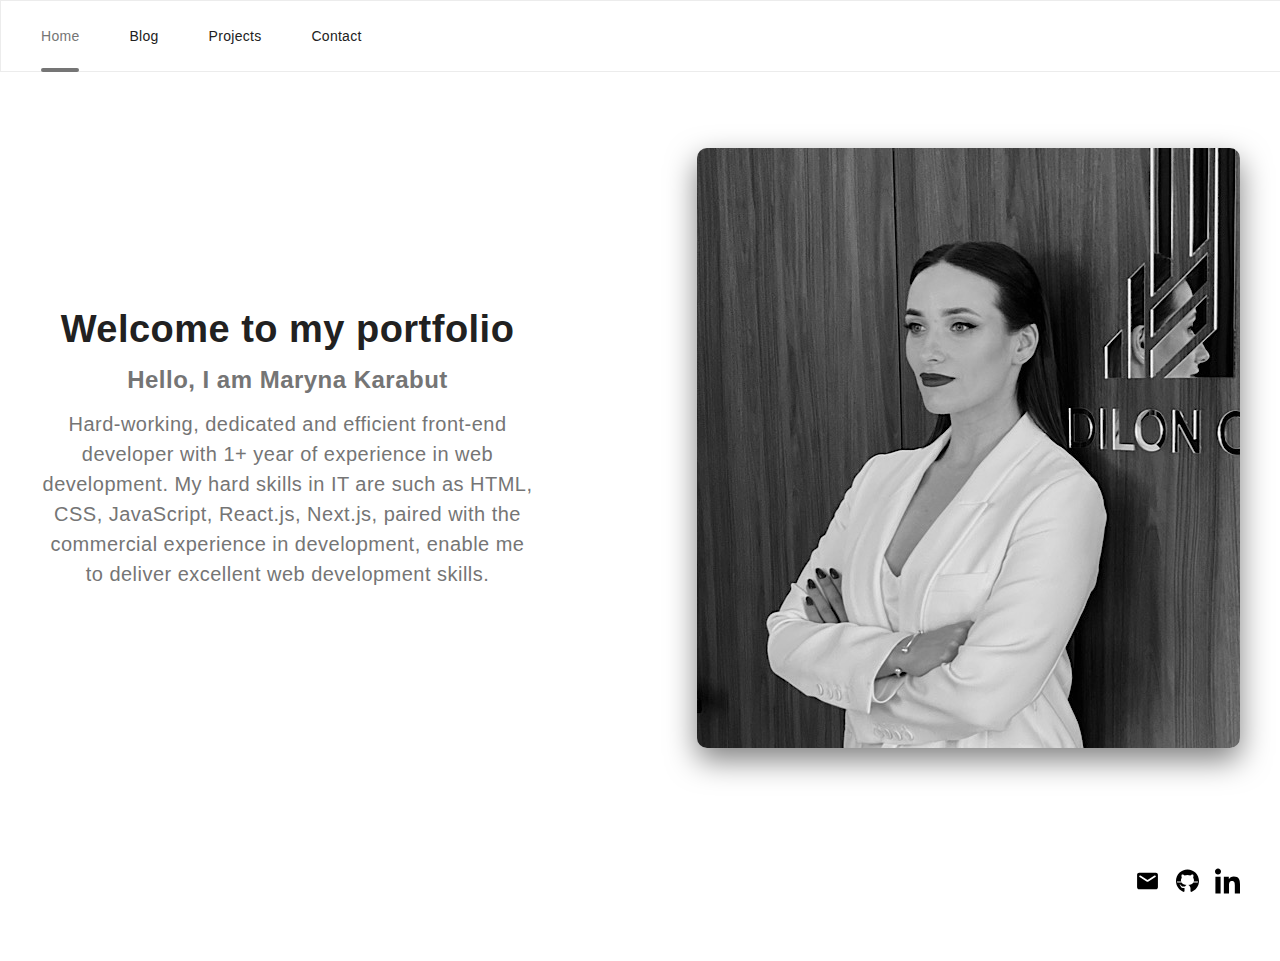
==== index.html @ 503ba6de "I have added the project files" ====
<!DOCTYPE html>
<html lang="en">
  <head>
    <meta charset="UTF-8" />
    <meta name="viewport" content="width=device-width, initial-scale=1.0" />
    <link rel="stylesheet" href="/main.css" />
    <title>Web Portfolio of Maryna</title>
  </head>
  <body>
    <header class="page-header">
      <div class="container page-header-container">
        <nav class="navigation">
          <ul class="site-nav list">
            <li class="item">
              <a class="link link2 current" href="/">Home</a>
            </li>
            <li class="item">
              <a class="link" href="./blog/index.html">Blog</a>
            </li>
            <li class="item">
              <a class="link" href="./projects/index.html">Projects</a>
            </li>
            <li class="item">
              <a class="link" href="./contact/index.html">Contact</a>
            </li>
          </ul>
        </nav>

        <button class="burger-btn" data-menu-open>
          <svg class="burger-btn-icon">
            <use href="./img/symbol-defs2.svg#burger-icon"></use>
          </svg>
        </button>
      </div>

      <div class="mobile-menu is-menu-hidden" data-menu>
        <button type="button" class="mobile-menu-close-btn">
          <svg class="mobile-menu-close-icon" data-menu-close>
            <use href="./img/symbol-defs2.svg#icon-close"></use>
          </svg>
        </button>
        <ul class="mobile-menu-navigation-list list">
          <li class="mobile-menu-navigaiton-item">
            <a class="mobile-menu-navigation-link linkcurrent" href="">Home</a>
          </li>
          <li class="mobile-menu-navigaiton-item">
            <a class="mobile-menu-navigation-link" href="./blog/index.html"
              >Blog</a
            >
          </li>
          <li class="mobile-menu-navigaiton-item">
            <a class="mobile-menu-navigation-link" href="./projects/index.html"
              >Projects</a
            >
          </li>
          <li class="mobile-menu-navigaiton-item">
            <a class="mobile-menu-navigation-link" href="./contact/index.html"
              >Contact</a
            >
          </li>
        </ul>
      </div>
    </header>
    <main>
      <section class="section hero">
        <div class="container container-hero">
          <div class="hero-text">
            <h1 class="main-title">Welcome to my portfolio</h1>
            <h2 class="title">Hello, I am Maryna Karabut</h2>
            <p class="text">
              Hard-working, dedicated and efficient front-end developer with 1+
              year of experience in web development. My hard skills in IT are
              such as HTML, CSS, JavaScript, React.js, Next.js, paired with the
              commercial experience in development, enable me to deliver
              excellent web development skills.
            </p>
          </div>
          <div class="hero-wrap-img">
            <img src="img/maryna.jpeg" class="hero-img" />
          </div>
        </div>
      </section>
    </main>
    <footer class="footer">
      <div class="container container-social-link">
        <ul class="social-link">
          <li class="social-link-list list">
            <a class="button-icon" href="mailto:karabutmarina03@gmail.com">
              <svg class="icon-button">
                <use
                  href="./img/symbol-defs2.svg#icon-email-black-18dp-1"
                ></use></svg
            ></a>
          </li>
          <li class="social-link-list list">
            <a
              class="button-icon"
              href="https://github.com/MarinaKarabut"
              target="_blank"
            >
              <svg class="icon-button">
                <use href="./img/symbol-defs2.svg#github"></use></svg
            ></a>
          </li>
          <li class="social-link-list list">
            <a
              class="button-icon"
              href="https://www.linkedin.com/in/maryna-karabut-580137146/"
              target="_blank"
            >
              <svg class="icon-button">
                <use href="./img/symbol-defs2.svg#icon-linkedin-1"></use></svg
            ></a>
          </li>
        </ul>
      </div>
    </footer>
    <script src="/js/menu.js"></script>
  </body>
</html>
---- main.css ----
:root {
    --primary-text-color: #757575;
    --title-text-color: #212121;
    --accent-color: #757575;
}

body {
    background-color: #ffffff;
    color: var(--primary-text-color);
    font-family: Roboto, sans-serif;
    letter-spacing: 0.03em;
    padding-top: 80px;
}

h1,
h2,
h3,
h4,
h5,
h6,
p {
    margin: 0px;
}

ul,
ol {
    margin: 0px;
    padding: 0px;
}

img {
    display: block;
    max-width: 100%;
    height: auto;
}

.list {
    list-style: none;

}

.container {
    width: 100%;
    padding-left: 15px;
    padding-right: 15px;
    margin-left: auto;
    margin-right: auto;
}

@media screen and (min-width: 480px) {
    .container {
        max-width: 480px;
        margin: 0 auto;
    }
}

@media screen and (min-width: 768px) {
    .container {
        max-width: 768px;
    }
}

@media screen and (min-width: 1200px) {
    .container {
        max-width: 1200px;
    }
}

.visually-hidden {
    position: absolute !important;
    clip: rect(1px 1px 1px 1px);
    clip: rect(1px, 1px, 1px, 1px);
    padding: 0 !important;
    border: 0 !important;
    height: 1px !important;
    width: 1px !important;
    overflow: hidden;
}

.section {
    text-align: center;
    padding-top: 60px;
    padding-bottom: 60px;
    margin: auto;
}

.section-title{
    color: var(--title-text-color);
    font-size: 24px;
    font-weight: 700;
    text-align: start;
    text-transform: none;
    margin-bottom: 15px;
} 

.text {
    max-width: 100%;
    font-size: 15px;
    line-height: 1.5;
    font-weight: 400;
    text-align: center;
    padding-bottom: 50px;
    margin-bottom: 20px;
}



@media screen and (min-width: 1200px) {
    .section-title {
        font-size: 30px;
        line-height: 0.857;
    }
    .text {
        font-size: 20px;
        padding-bottom: 0px;
        margin-bottom: 0px;
    }
}



       /*----------Header-----------*/

.page-header {
    background-color: #ffffff;
    display: flex;
    width: 100%;
    min-height: 70px;
    top: 0;
    left: 0;
    border: 1px solid #ECECEC;
    align-items: center;
    position: fixed;
    z-index: 3;

}

.page-header-container {
    display: flex;
    align-items: center;
    justify-content: flex-end;
}

.burger-btn {
    border: none;
    background-color: transparent;
}

.burger-btn-icon {
    width: 40px;
    height: 40px;
    fill: var(--title-text-color);
}

.burger-btn:focus .burger-btn-icon {
    fill: var(--accent-color);
}

.mobile-menu {
    position: absolute;
    top: 0;
    left: 50%;
    width: 100%;
    max-width: 480px;
    max-height: 100hv;
    padding-top: 48px;
    padding-left: 40px;
    background-color: #ffffff;
    overflow: scroll;
    box-shadow: 0 0 0 50vmax rgba(0, 0, 0, 0.5);
    transform: translateY(0%) translateX(-50%);
    transition: transform 250ms cubic-bezier(0.4, 0, 0.2, 1);
}

.mobile-menu.is-menu-hidden {
    transform: translateY(-100%) translateX(-50%);
    box-shadow: 0 0 0 50vmax rgba(0, 0, 0, 0);
    transition: transform 250ms cubic-bezier(0.4, 0, 0.2, 1), box-shadow 250ms cubic-bezier(0.4, 0, 0.2, 1);
}

.mobile-menu-close-btn {
    position: absolute;
    top: 10px;
    right: 15px;
    background-color: transparent;
    border: none;
}

.mobile-menu-close-icon {
    width: 40px;
    height: 40px;
}

.mobile-menu * {
    transition: opacity 250ms cubic-bezier(0.4, 0, 0.2, 1);
    opacity: 1;
}

.mobile-menu.is-menu-hidden {
    transition: opacity 250ms cubic-bezier(0.4, 0, 0.2, 1);
    opacity: 0;
}

.mobile-menu-navigaiton-item:not(:last-child) {
    margin-bottom: 36px;
}

.mobile-menu-navigaiton-item .linkcurrent {
    color: var(--accent-color);
}

.mobile-menu-navigation-list {
    margin-bottom: 190px;
}

.mobile-menu-navigation-link {
    font-size: 40px;
    line-height: 1.175;
    letter-spacing: 0.02em;
    color: var(--title-text-color);
    text-decoration: none;
}

.mobile-menu-navigation-link:focus,
.mobile-menu-navigation-link:hover {
    color: var(--accent-color);
}

.mobile-menu-contacts {
    margin-bottom: 64px;
}

.mobile-menu-contacts-item {
    margin-bottom: 32px;
}

.mobile-menu-contacts-item .linkcurrent {
    color: var(--accent-color);
}

@media screen and (max-width: 767px) {
    .site-nav {
        display: none;
    }
}

@media screen and (min-width: 768px) {
    .burger-btn {
        display: none;
    }

    .mobile-menu {
        display: none;
    }

    .page-header {
        min-height: 70px;
    }

    .navigation {
        display: flex;
        align-items: center;
        margin-right: auto;
        height: 70px;
    }

    .site-nav {
        display: flex;
        height: 100%;
        align-items: center;
    }

    .site-nav .item:not(:last-child) {
        margin-right: 50px;
    }

    .site-nav .link.current {
        color: var(--accent-color);
    }
    
    .site-nav .link {
        color: var(--title-text-color);
        font-size: 14px;
        font-weight: 500;
        line-height: 1.143;
        text-align: center;
        letter-spacing: 0.02em;
        text-decoration: none;
        transition: color 250ms cubic-bezier(0.4, 0, 0.2, 1);
        cursor: pointer;
    }
    
    .site-nav .link:hover,
    .site-nav .link:focus {
        color: var(--accent-color);
    }
    .site-nav .item {
        display: flex;
        height: 100%;
        align-items: center;
        position: relative;
    }
        
    .site-nav .link2::after {
        display: block;
        content: '';
        width: 100%;
        height: 4px;
        background-color: var(--accent-color);
        border-radius: 2px;
        position: absolute;
        left: 0px;
        bottom: -1px;
    }
}




         /*---------Navigation----------*/

.item {
    display: flex;
    height: 100%;
    align-items: center;
    position: relative;
}


        /*----------------Hero-----------------*/




.main-title{
    width: 100%;
    max-width: 100%;
    color: var(--title-text-color);
    font-size: 28px;
    font-weight: 700;
    text-align: center;
    text-transform: none;
    margin-bottom: 15px;
}

.hero .title{
    margin-bottom: 15px;
}


@media screen and (min-width: 1200px) {
    .container-hero {
        display: flex;
        align-items: center;
        justify-content: space-between;
    }
    .hero-title {
        font-size: 44px;
        font-weight: 900;
        line-height: 1.364;
    }

    .hero-wrap-img {
        max-width: 495px;
    }

    .hero-text {
        max-width: 495px;
    }
    .main-title {
        font-size: 38px;
    }
}

.hero-wrap-img {
    max-width: 100%;
}



.hero-img{
    border-radius: 10px;
    box-shadow: 0 12px 30px rgb(0 0 0 / 0.5);
}

.hero-text{
    width: 100%;
    height: auto;
}


      /*------------Examples-----------*/

.examples {
    display: grid;
    grid-template-columns: repeat(auto-fit, minmax(300px, 1fr));
    gap: 30px;
    /* display: flex;
    flex-wrap: wrap;
    margin-left: -30px;
    margin-top: -30px; */
}

.examples-text{
    text-align: start;
    padding-bottom: 60px;
    
}

.examples>.cards {
    flex-basis: calc(100% / 3 - 30px);
    margin-left: 30px;
    margin-top: 30px;
    background: #ffffff;
    border: 1px solid #eeeeee;
    border-radius: 10px;
}


.examples .title {
    color: var(--title-text-color);
    font-weight: 700;
    font-size: 18px;
    line-height: 2;
    letter-spacing: 0.06em;
}

.examples .text {
    font-size: 16px;
    line-height: 1.88;
    margin-top: 4px;
}

.card-content {
    padding: 20px 24px;
}

.examples .link {
    display: block;
    transition: box-shadow 250ms cubic-bezier(0.4, 0, 0.2, 1);
    border-radius: 10px;
}

.examples .link:hover {
    box-shadow: 0px 1px 1px rgba(0, 0, 0, 0.12), 0px 4px 4px rgba(0, 0, 0, 0.06), 1px 4px 6px rgba(0, 0, 0, 0.16);
}



.examples .link {
    color: var(--primary-text-color);
    text-decoration: none;
}

.card-img img{
    width: 100%;
    height: 100%;
    border-top-left-radius: 10px;
    border-top-right-radius: 10px;
}



      /*-----------Contact-------------*/



.contact-text{
    text-align: start;
    padding-bottom: 40px;
}

.contact-but{
    padding: 18px 25px;
    background-color: var(--title-text-color);
    text-decoration: none;
    cursor: pointer;
    border-radius: 4px;
    color: #ffffff;
    margin-bottom: 40px;

}

.contact{
    display: flex;
    align-items: flex-start;
    flex-direction: column;

    max-width: 495px;
}


.contact-img{
    border-radius: 10px;
    box-shadow: 0 12px 30px rgb(0 0 0 / 0.5);
}

.contact-but:hover {
    color: var(--accent-color);
}

.link{
    color: var(--title-text-color);
    text-decoration: underline;
}

.link:hover{
    color: var(--accent-color);
}

@media screen and (min-width: 1200px) {
    .container-contact {
        display: flex;
        align-items: center;
        justify-content: space-between;
    }

    .contact-but {
        margin-bottom: 0px;
    }

    .contact-wrapper-img {
        max-width: 495px;
    }
}


       /*-----------Blog---------------*/


.blog{
    display: flex;
    align-items: flex-start;
    justify-content: space-between;
}

.blog-text{
    text-align: start;
    padding-bottom: 60px;
}



      /*------------Footer-------------*/


.footer {
    padding-top: 60px;
    padding-bottom: 60px;
}

.container-social-link {
    display: flex;
    align-items: center;
    justify-content: end;
    
}

.social-link{
    display: flex;
    align-items: center;
    justify-content: flex-end;
}

.social-link-list:not(:last-child) {
    margin-right: 15px;
}

.button-icon {
    display: flex;
    width: 25px;
    height: 25px;
    justify-content: center;
    align-items: center;
    transition: background-color 250ms cubic-bezier(0.4, 0, 0.2, 1);
}

.button-icon:hover{
    fill: var(--accent-color);
}
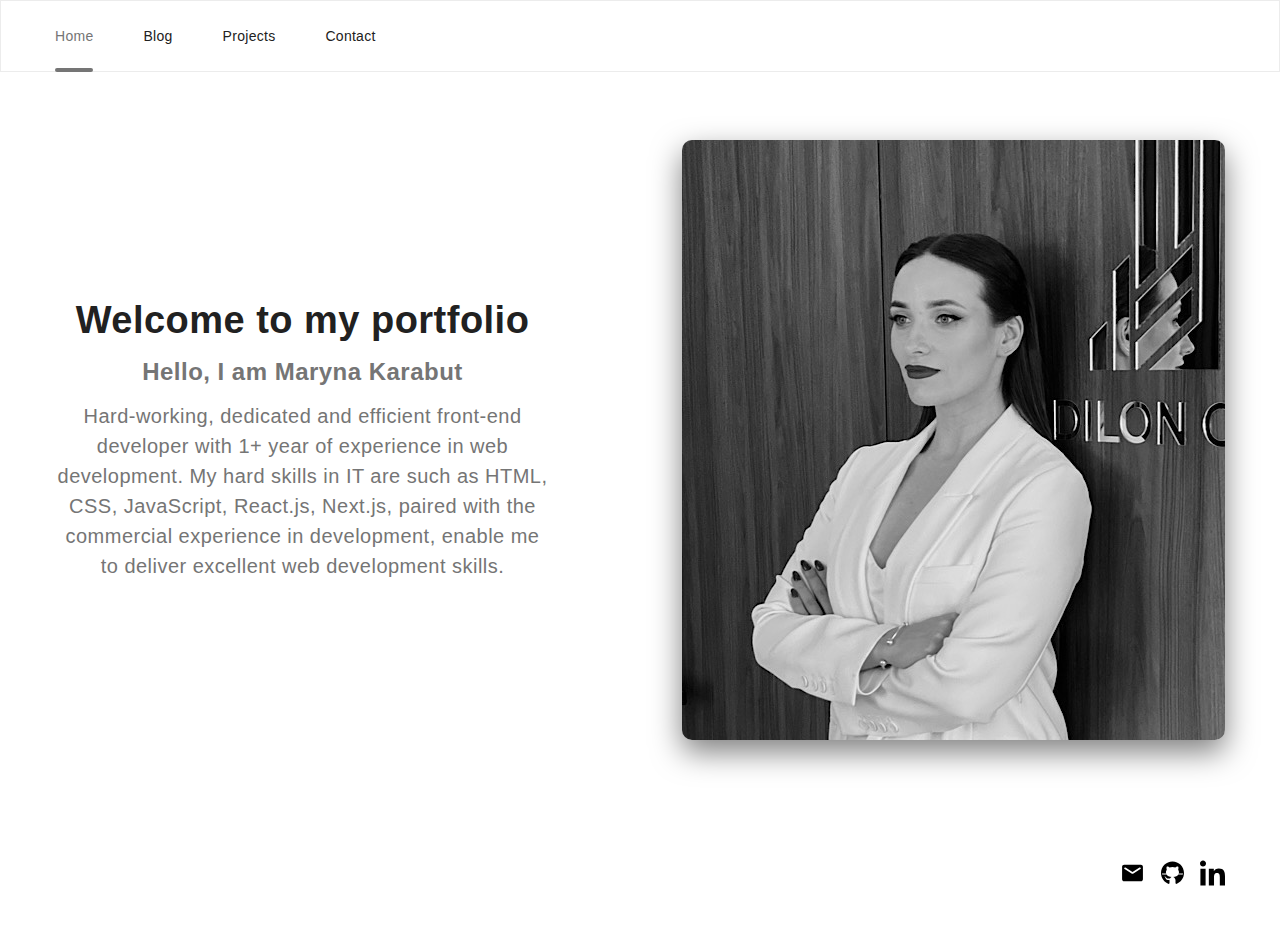
==== commit 4ac26a39: "normalized CSS using the Normalize.css" ====
--- a/index.html
+++ b/index.html
@@ -3,6 +3,10 @@
   <head>
     <meta charset="UTF-8" />
     <meta name="viewport" content="width=device-width, initial-scale=1.0" />
+    <link
+      rel="stylesheet"
+      href="https://cdnjs.cloudflare.com/ajax/libs/modern-normalize/1.0.0/modern-normalize.min.css"
+    />
     <link rel="stylesheet" href="/main.css" />
     <title>Web Portfolio of Maryna</title>
   </head>
--- a/main.css
+++ b/main.css
@@ -214,7 +214,7 @@
 }
 
 .mobile-menu-navigation-link {
-    font-size: 40px;
+    font-size: 20px;
     line-height: 1.175;
     letter-spacing: 0.02em;
     color: var(--title-text-color);
@@ -395,11 +395,9 @@
     display: grid;
     grid-template-columns: repeat(auto-fit, minmax(300px, 1fr));
     gap: 30px;
-    /* display: flex;
-    flex-wrap: wrap;
-    margin-left: -30px;
-    margin-top: -30px; */
-}
+}
+
+
 
 .examples-text{
     text-align: start;
@@ -408,9 +406,7 @@
 }
 
 .examples>.cards {
-    flex-basis: calc(100% / 3 - 30px);
-    margin-left: 30px;
-    margin-top: 30px;
+    margin: 0 auto;
     background: #ffffff;
     border: 1px solid #eeeeee;
     border-radius: 10px;
@@ -535,8 +531,17 @@
 }
 
 .blog-text{
+    font-size: 15px;
+    line-height: 1.5;
+    font-weight: 400;
     text-align: start;
     padding-bottom: 60px;
+}
+
+@media screen and (min-width: 1200px) {
+    .blog-text {
+        font-size: 20px;
+    }
 }
 
 
